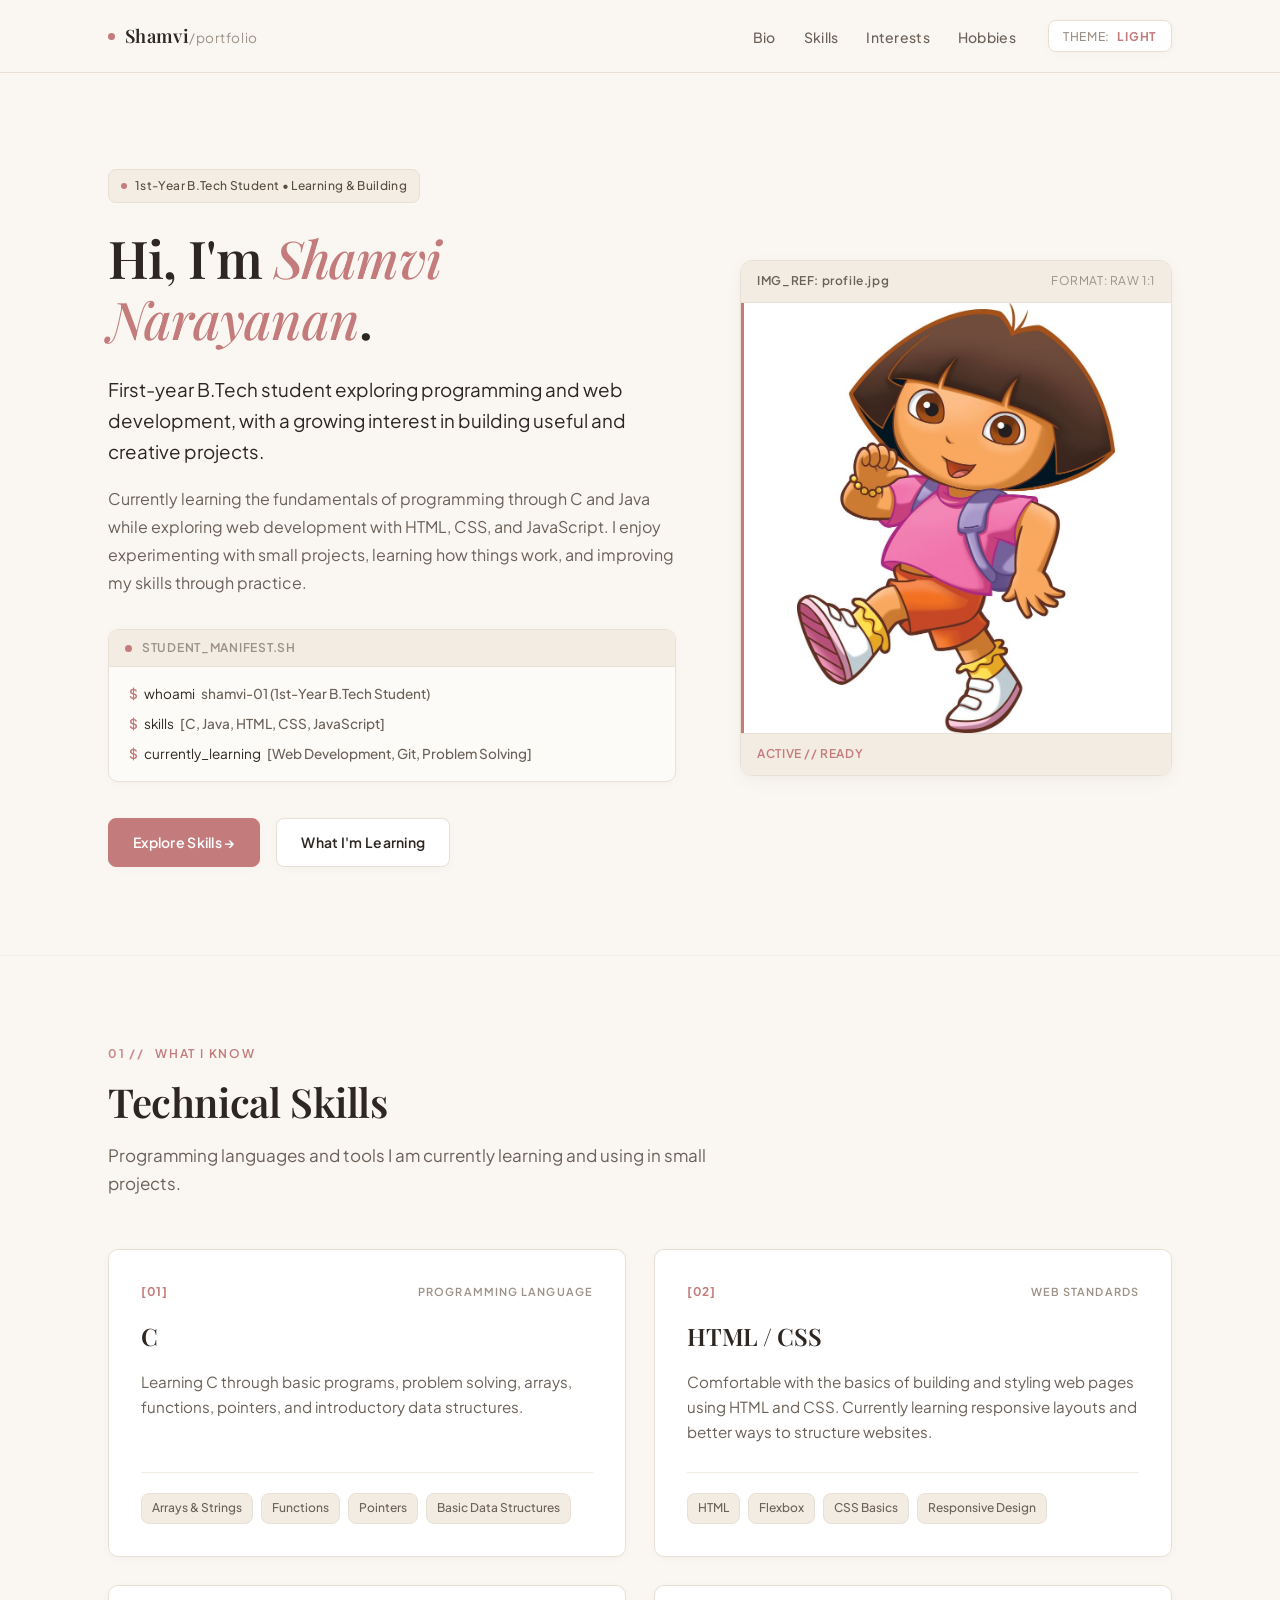
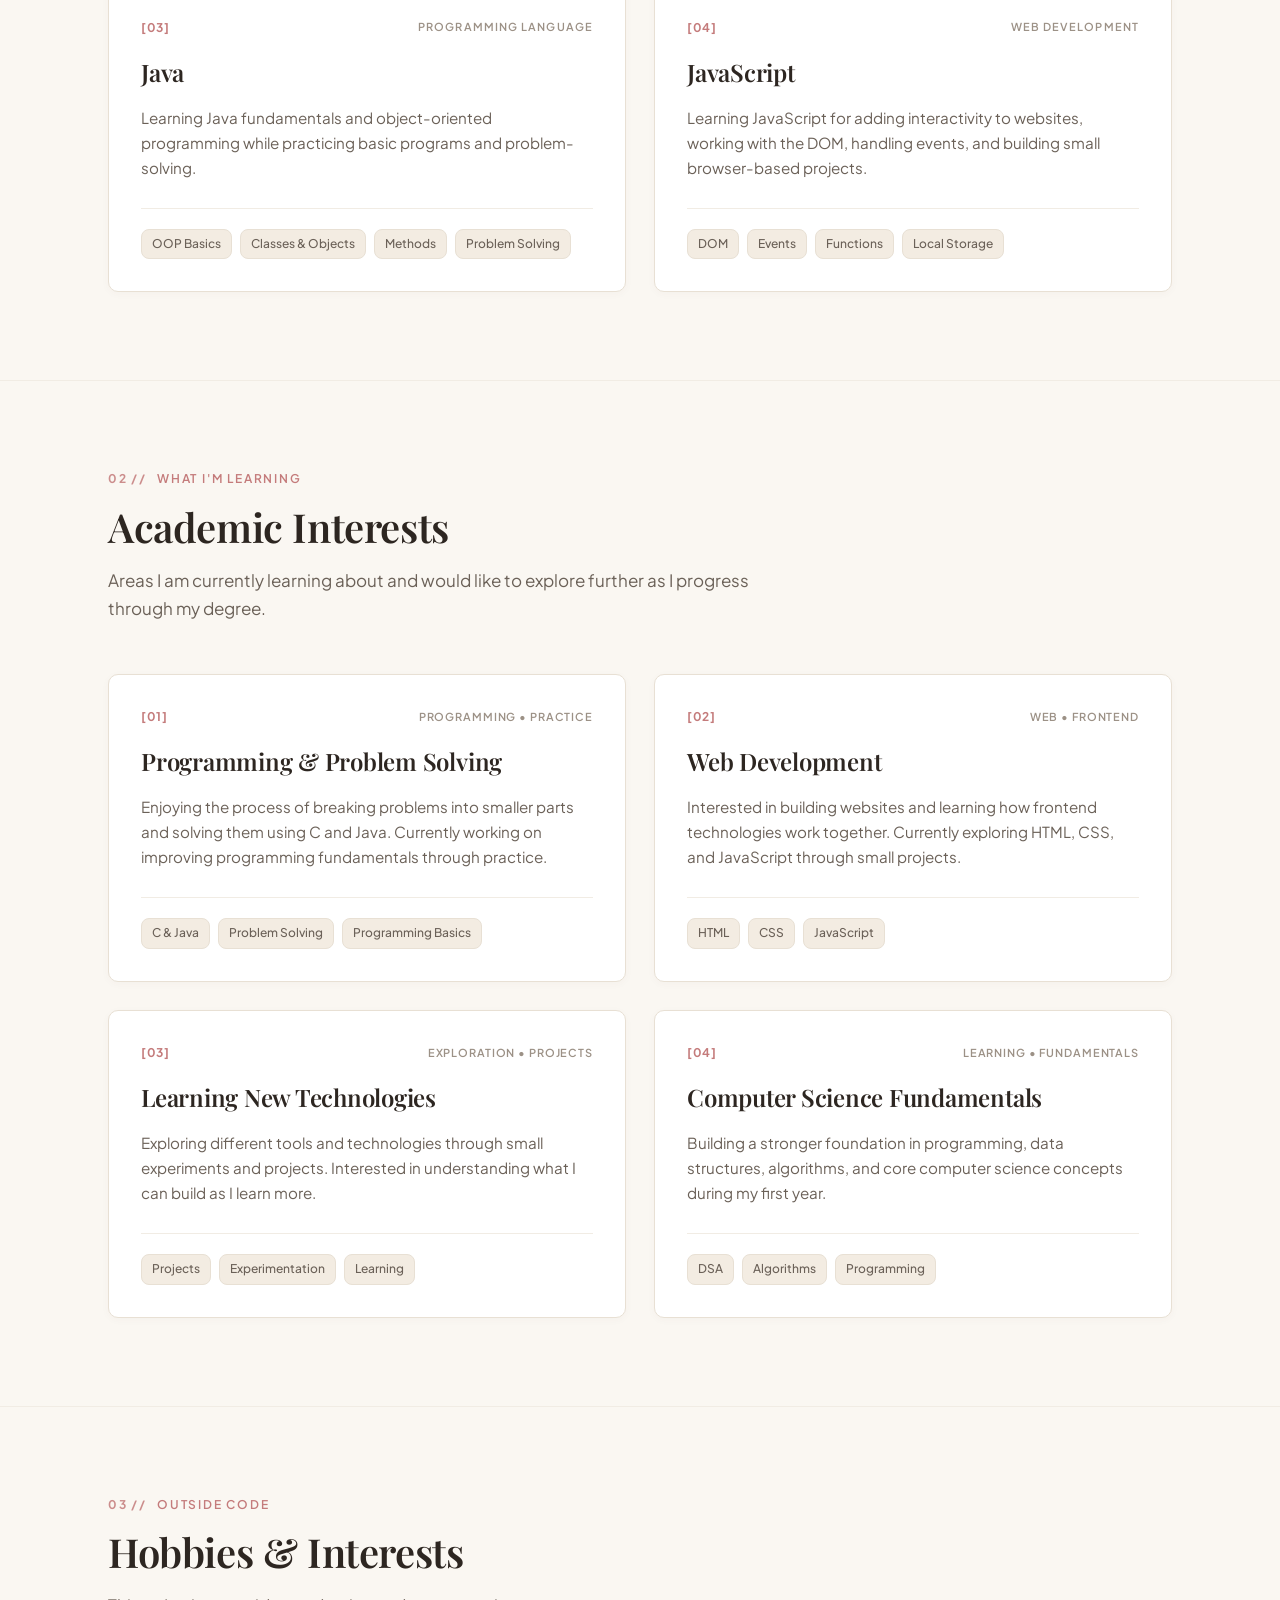
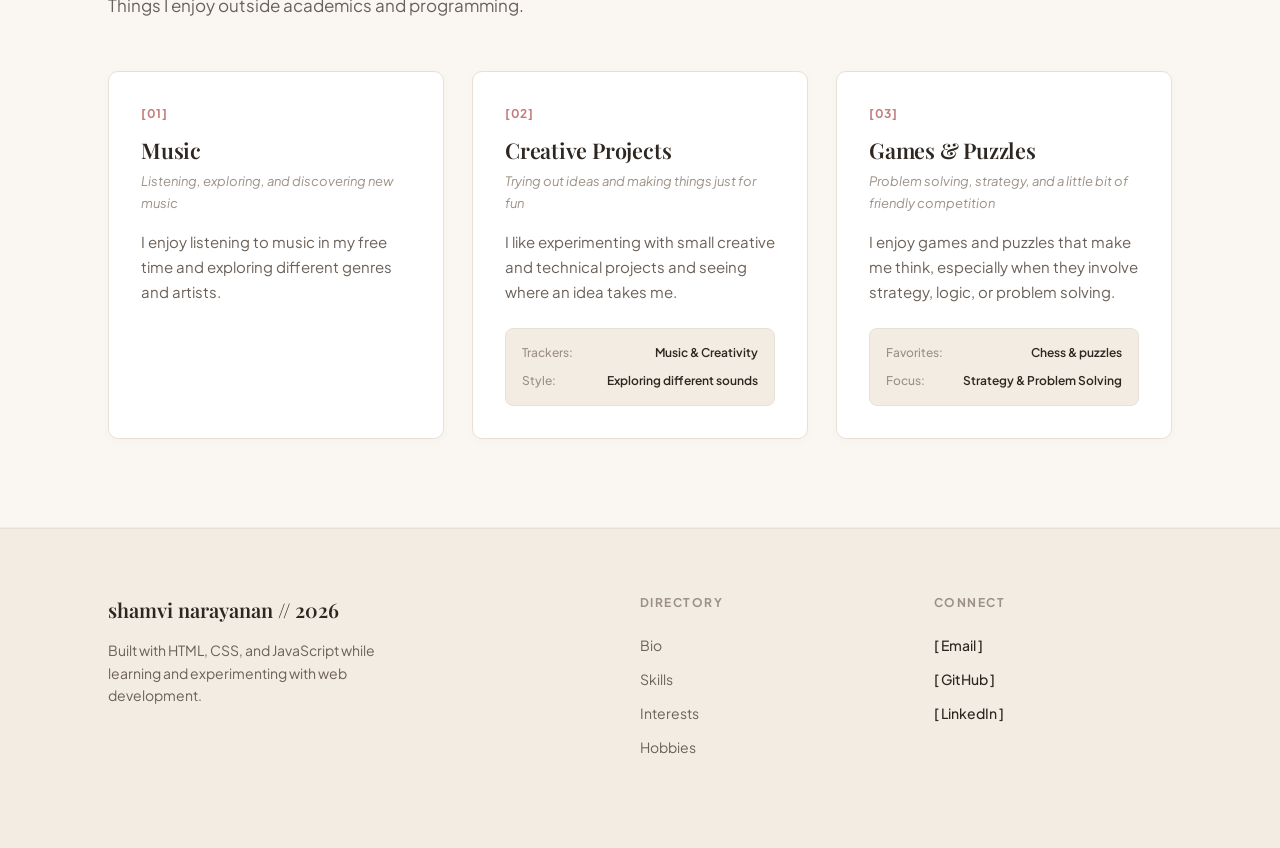
==== portfolio/index.html @ 091b8c56 "Add files via upload" ====
<!DOCTYPE html>
<html lang="en" data-theme="dark">
<head>
  <meta charset="UTF-8">
  <meta name="viewport" content="width=device-width, initial-scale=1.0">
  <meta name="description" content="Personal portfolio of a 1st-year B.Tech student featuring foundational skills, academic interests, and creative pursuits.">
  <title>Shamvi Narayanan | 1st-Year B.Tech Portfolio</title>
  
  <!-- Typography: Editorial Serif & Refined Sans -->
  <link rel="preconnect" href="https://fonts.googleapis.com">
  <link rel="preconnect" href="https://fonts.gstatic.com" crossorigin>
  <link href="https://fonts.googleapis.com/css2?family=Lora:ital,wght@0,400;0,500;0,600;1,400;1,500&family=Playfair+Display:ital,wght@0,500;0,600;0,700;1,400;1,600&family=Plus+Jakarta+Sans:wght@300;400;500;600;700&display=swap" rel="stylesheet">
  
  <link rel="stylesheet" href="style.css">
  
  <!-- Inline theme-check script to prevent Flash of Unstyled Theme (FOUC) -->
  <script>
    (function () {
      const savedTheme = localStorage.getItem('theme');
      const prefersDark = window.matchMedia('(prefers-color-scheme: dark)').matches;
      const theme = savedTheme || (prefersDark ? 'dark' : 'light');
      document.documentElement.setAttribute('data-theme', theme);
    })();
  </script>
</head>
<body>
  <!-- Header / Navigation Bar -->
  <header class="site-header">
    <div class="container header-inner">
      <a href="#bio" class="brand-title">
        <span class="brand-indicator"></span>
        <span class="brand-text">Shamvi<span class="brand-dim">/portfolio</span></span>
      </a>

      <nav class="site-nav" aria-label="Main Navigation">
        <ul class="nav-links">
          <li><a href="#bio">Bio</a></li>
          <li><a href="#skills">Skills</a></li>
          <li><a href="#interests">Interests</a></li>
          <li><a href="#hobbies">Hobbies</a></li>
        </ul>

        <div class="theme-switch-wrapper">
          <button id="theme-toggle" class="theme-toggle-btn" type="button" aria-label="Toggle dark and light theme" title="Toggle Dark/Light Mode">
            <span class="theme-label" aria-hidden="true">THEME:</span>
            <span id="theme-status" class="theme-status-text">DARK</span>
          </button>
        </div>
      </nav>
    </div>
  </header>

  <main class="main-content">
    <!-- Bio / Hero Section -->
    <section id="bio" class="section hero-section">
      <div class="container">
        <div class="hero-grid">
          <div class="hero-content">
            <div class="status-badge">
              <span class="badge-dot"></span>
              <span class="badge-text">1st-Year B.Tech Student &bull; Learning &amp; Building</span>
            </div>
            
            <h1 class="hero-title">
              Hi, I'm <span class="accent-text">Shamvi Narayanan</span>.
            </h1>
            
            <p class="hero-lead">
              First-year B.Tech student exploring programming and web development, with a growing interest in building useful and creative projects.
            </p>
            
            <p class="hero-description">
              Currently learning the fundamentals of programming through C and Java while exploring web development with HTML, CSS, and JavaScript. I enjoy experimenting with small projects, learning how things work, and improving my skills through practice.
            </p>

            <div class="hero-terminal-box">
              <div class="terminal-bar">
                <span class="terminal-dot"></span>
                <span class="terminal-title">student_manifest.sh</span>
              </div>
              <div class="terminal-body">
                <p><span class="term-dim">$</span> whoami <span class="term-out">shamvi-01 (1st-Year B.Tech Student)</span></p>
                <p><span class="term-dim">$</span> skills <span class="term-out">[C, Java, HTML, CSS, JavaScript]</span></p>
                <p><span class="term-dim">$</span> currently_learning <span class="term-out">[Web Development, Git, Problem Solving]</span></p>
              </div>
            </div>

            <div class="hero-actions">
              <a href="#skills" class="btn btn-primary">Explore Skills &rarr;</a>
              <a href="#interests" class="btn btn-secondary">What I'm Learning</a>
            </div>
          </div>

          <div class="hero-media">
            <div class="photo-frame">
              <div class="photo-header">
                <span class="photo-label">IMG_REF: profile.jpg</span>
                <span class="photo-dim">FORMAT: RAW 1:1</span>
              </div>
              <div class="photo-wrapper">
                <img src="profile.jpg" alt="Profile" class="profile-img" onerror="this.classList.add('img-fallback')">
                <div class="photo-overlay-fallback" aria-hidden="true">
                  <div class="fallback-graphic">
                    <span class="fallback-bracket">[</span>
                    <span class="fallback-monogram">SN</span>
                    <span class="fallback-bracket">]</span>
                  </div>
                  <span class="fallback-caption">profile.jpg</span>
                  <span class="fallback-sub">1st-Year B.Tech Developer</span>
                </div>
              </div>
              <div class="photo-footer">
                <span class="photo-status-badge">ACTIVE // READY</span>
                <!-- <span class="photo-hash">0x7F_SYS</span> -->
              </div>
            </div>
          </div>
        </div>
      </div>
    </section>

    <!-- Skills Section -->
    <section id="skills" class="section skills-section">
      <div class="container">
        <div class="section-header">
          <div class="section-meta">
            <span class="section-num">01 //</span>
            <span class="section-tag">WHAT I KNOW</span>
          </div>
          <h2 class="section-title">Technical Skills</h2>
          <p class="section-subtext">
            Programming languages and tools I am currently learning and using in small projects.
          </p>
        </div>

        <div class="skills-grid">
          <!-- Skill 1: C -->
          <article class="skill-card">
            <div class="skill-header">
              <span class="skill-id">[01]</span>
              <span class="skill-category">PROGRAMMING LANGUAGE</span>
            </div>
            <h3 class="skill-title">C</h3>
            <p class="skill-desc">
              Learning C through basic programs, problem solving, arrays, functions, pointers, and introductory data structures.
            </p>
            <div class="skill-tags">
              <span class="tag">Arrays &amp; Strings</span>
              <span class="tag">Functions</span>
              <span class="tag">Pointers</span>
              <span class="tag">Basic Data Structures</span>
            </div>
          </article>

          <!-- Skill 2: HTML/CSS -->
          <article class="skill-card">
            <div class="skill-header">
              <span class="skill-id">[02]</span>
              <span class="skill-category">WEB STANDARDS</span>
            </div>
            <h3 class="skill-title">HTML / CSS</h3>
            <p class="skill-desc">
              Comfortable with the basics of building and styling web pages using HTML and CSS. Currently learning responsive layouts and better ways to structure websites.
            </p>
            <div class="skill-tags">
              <span class="tag">HTML</span>
              <span class="tag">Flexbox</span>
              <span class="tag">CSS Basics</span>
              <span class="tag">Responsive Design</span>
            </div>
          </article>

          <!-- Skill 3: Java -->
          <article class="skill-card">
            <div class="skill-header">
              <span class="skill-id">[03]</span>
              <span class="skill-category">PROGRAMMING LANGUAGE</span>
            </div>
            <h3 class="skill-title">Java</h3>
            <p class="skill-desc">
              Learning Java fundamentals and object-oriented programming while practicing basic programs and problem-solving.
            </p>
            <div class="skill-tags">
              <span class="tag">OOP Basics</span>
              <span class="tag">Classes &amp; Objects</span>
              <span class="tag">Methods</span>
              <span class="tag">Problem Solving</span>
            </div>
          </article>

          <!-- Skill 4: JavaScript -->
          <article class="skill-card">
            <div class="skill-header">
              <span class="skill-id">[04]</span>
              <span class="skill-category">WEB DEVELOPMENT</span>
            </div>
            <h3 class="skill-title">JavaScript</h3>
            <p class="skill-desc">
              Learning JavaScript for adding interactivity to websites, working with the DOM, handling events, and building small browser-based projects.
            </p>
            <div class="skill-tags">
              <span class="tag">DOM</span>
              <span class="tag">Events</span>
              <span class="tag">Functions</span>
              <span class="tag">Local Storage</span>
            </div>
          </article>
        </div>
      </div>
    </section>

    <!-- Interests Section -->
    <section id="interests" class="section interests-section">
      <div class="container">
        <div class="section-header">
          <div class="section-meta">
            <span class="section-num">02 //</span>
            <span class="section-tag">WHAT I'M LEARNING</span>
          </div>
          <h2 class="section-title">Academic Interests</h2>
          <p class="section-subtext">
            Areas I am currently learning about and would like to explore further as I progress through my degree.
          </p>
        </div>

        <div class="interests-grid">
          <!-- Interest 1: Programming &amp; Problem Solving -->
          <article class="interest-card">
            <div class="interest-header">
              <span class="interest-id">[01]</span>
              <span class="interest-focus">PROGRAMMING &bull; PRACTICE</span>
            </div>
            <h3 class="interest-title">Programming &amp; Problem Solving</h3>
            <p class="interest-desc">
              Enjoying the process of breaking problems into smaller parts and solving them using C and Java. Currently working on improving programming fundamentals through practice.
            </p>
            <div class="interest-tags">
              <span class="interest-tag">C &amp; Java</span>
              <span class="interest-tag">Problem Solving</span>
              <span class="interest-tag">Programming Basics</span>
            </div>
          </article>

          <!-- Interest 2: Web Development -->
          <article class="interest-card">
            <div class="interest-header">
              <span class="interest-id">[02]</span>
              <span class="interest-focus">WEB &bull; FRONTEND</span>
            </div>
            <h3 class="interest-title">Web Development</h3>
            <p class="interest-desc">
              Interested in building websites and learning how frontend technologies work together. Currently exploring HTML, CSS, and JavaScript through small projects.
            </p>
            <div class="interest-tags">
              <span class="interest-tag">HTML</span>
              <span class="interest-tag">CSS</span>
              <span class="interest-tag">JavaScript</span>
            </div>
          </article>

          <!-- Interest 3: Learning New Technologies -->
          <article class="interest-card">
            <div class="interest-header">
              <span class="interest-id">[03]</span>
              <span class="interest-focus">EXPLORATION &bull; PROJECTS</span>
            </div>
            <h3 class="interest-title">Learning New Technologies</h3>
            <p class="interest-desc">
              Exploring different tools and technologies through small experiments and projects. Interested in understanding what I can build as I learn more.
            </p>
            <div class="interest-tags">
              <span class="interest-tag">Projects</span>
              <span class="interest-tag">Experimentation</span>
              <span class="interest-tag">Learning</span>
            </div>
          </article>

          <!-- Interest 4: Computer Science Fundamentals -->
          <article class="interest-card">
            <div class="interest-header">
              <span class="interest-id">[04]</span>
              <span class="interest-focus">LEARNING &bull; FUNDAMENTALS</span>
            </div>
            <h3 class="interest-title">Computer Science Fundamentals</h3>
            <p class="interest-desc">
              Building a stronger foundation in programming, data structures, algorithms, and core computer science concepts during my first year.
            </p>
            <div class="interest-tags">
              <span class="interest-tag">DSA</span>
              <span class="interest-tag">Algorithms</span>
              <span class="interest-tag">Programming</span>
            </div>
          </article>
        </div>
      </div>
    </section>

    <!-- Hobbies Section -->
    <section id="hobbies" class="section hobbies-section">
      <div class="container">
        <div class="section-header">
          <div class="section-meta">
            <span class="section-num">03 //</span>
            <span class="section-tag">OUTSIDE CODE</span>
          </div>
          <h2 class="section-title">Hobbies &amp; Interests</h2>
          <p class="section-subtext">
            Things I enjoy outside academics and programming.
          </p>
        </div>

        <div class="hobbies-grid">
          <!-- Hobby 1: Music -->
          <article class="hobby-card">
            <div class="hobby-index">[01]</div>
            <h3 class="hobby-title">Music</h3>
            <p class="hobby-tagline">Listening, exploring, and discovering new music</p>
            <p class="hobby-desc">
              I enjoy listening to music in my free time and exploring different genres and artists.
            </p> 
             
          </article>

          <!-- Hobby 2: Beat Making -->
          <article class="hobby-card">
            <div class="hobby-index">[02]</div>
            <h3 class="hobby-title">Creative Projects</h3>
            <p class="hobby-tagline">Trying out ideas and making things just for fun</p>
            <p class="hobby-desc">
              I like experimenting with small creative and technical projects and seeing where an idea takes me.
            </p>
            <div class="hobby-meta-box">
              <div class="hobby-meta-item">
                <span class="meta-k">Trackers:</span>
                <span class="meta-v">Music &amp; Creativity</span>
              </div>
              <div class="hobby-meta-item">
                <span class="meta-k">Style:</span>
                <span class="meta-v">Exploring different sounds</span>
              </div>
            </div>
          </article>

          <!-- Hobby 3: Logic Puzzles -->
          <article class="hobby-card">
            <div class="hobby-index">[03]</div>
            <h3 class="hobby-title">Games &amp; Puzzles</h3>
            <p class="hobby-tagline">Problem solving, strategy, and a little bit of friendly competition</p>
            <p class="hobby-desc">
              I enjoy games and puzzles that make me think, especially when they involve strategy, logic, or problem solving.
            </p>
            <div class="hobby-meta-box">
              <div class="hobby-meta-item">
                <span class="meta-k">Favorites:</span>
                <span class="meta-v">Chess &amp; puzzles</span>
              </div>
              <div class="hobby-meta-item">
                <span class="meta-k">Focus:</span>
                <span class="meta-v">Strategy &amp; Problem Solving</span>
              </div>
            </div>
          </article>
        </div>
      </div>
    </section>
  </main>

  <!-- Footer -->
  <footer class="site-footer">
    <div class="container footer-inner">
      <div class="footer-col">
        <div class="footer-brand">shamvi narayanan // 2026</div>
        <p class="footer-copy">Built with HTML, CSS, and JavaScript while learning and experimenting with web development.</p>
      </div>

      <div class="footer-col footer-links-col">
        <span class="footer-heading">DIRECTORY</span>
        <ul class="footer-links">
          <li><a href="#bio">Bio</a></li>
          <li><a href="#skills">Skills</a></li>
          <li><a href="#interests">Interests</a></li>
          <li><a href="#hobbies">Hobbies</a></li>
        </ul>
      </div>

      <div class="footer-col footer-connect-col">
        <span class="footer-heading">CONNECT</span>
        <div class="connect-tags">
          <a href="#" class="connect-tag">[ Email ]</a>
          <a href="https://github.com" target="_blank" rel="noopener noreferrer" class="connect-tag">[ GitHub ]</a>
          <a href="https://linkedin.com" target="_blank" rel="noopener noreferrer" class="connect-tag">[ LinkedIn ]</a>
        </div>
      </div>
    </div>
    
  </footer>

  <script src="script.js"></script>
</body>
</html>
---- portfolio/style.css ----
:root {
  /* Font Stacks */
  --font-serif: "Playfair Display", "Lora", Georgia, "Baskerville", "Times New Roman", serif;
  --font-sans: "Plus Jakarta Sans", -apple-system, BlinkMacSystemFont, "Segoe UI", Roboto, "Helvetica Neue", sans-serif;

  /* Border Radius (Soft, refined: 8px to 12px) */
  --radius-sm: 8px;
  --radius-md: 10px;
  --radius-lg: 12px;

  /* Transitions */
  --theme-transition: background-color 0.25s ease, color 0.25s ease, border-color 0.25s ease, box-shadow 0.25s ease;
}

/* Light Theme: Warm Cream, Soft Beige, Milk White, Dusty Rose / Blush */
[data-theme="light"] {
  --bg: #faf7f2;               /* Soft warm cream / pale beige */
  --bg-subtle: #f3ece2;        /* Gentle warm sand */
  --surface: #ffffff;          /* Pure milk white */
  --card-bg: #ffffff;
  --card-hover: #fffbf7;
  
  --border: #e8e0d4;           /* Delicate warm border */
  --border-subtle: #f1ece4;
  --border-strong: #c4b6a5;

  --text-primary: #2d2621;     /* Soft dark espresso / charcoal */
  --text-secondary: #6b6158;   /* Warm taupe */
  --text-muted: #9c9186;       /* Muted hazel */

  /* Soft Pastel Accent: Dusty Rose & Blush */
  --accent: #c47b7b;           /* Muted dusty rose */
  --accent-hover: #b36b6b;
  --accent-contrast: #ffffff;
  --accent-subtle: #faf0f0;    /* Gentle blush tint */
  --accent-border: #edd5d5;

  --badge-bg: #f4ede3;
  --badge-text: #594d40;

  --terminal-bg: #fdfbf7;      /* Warm editorial card replacing dark terminal */
  --terminal-border: #e8e0d4;
  --terminal-text: #2d2621;
  --terminal-dim: #9c9186;
  --terminal-highlight: #b06565;

  --quote-bg: #faf4ef;
  --quote-border: #dcb3b3;

  --link-color: #b86969;
  --link-hover: #2d2621;

  /* Faint, diffuse, delicate shadows */
  --shadow-sm: 0 2px 8px rgba(90, 70, 55, 0.03);
  --shadow-card: 0 6px 20px -2px rgba(90, 70, 55, 0.05), 0 2px 6px rgba(90, 70, 55, 0.02);
  --shadow-hover: 0 10px 28px -4px rgba(90, 70, 55, 0.08), 0 3px 8px rgba(90, 70, 55, 0.03);
}

/* Dark Theme: Warm Slate, Soft Charcoal, Deep Taupe, Soft Blush Rose */
[data-theme="dark"] {
  --bg: #1c1917;               /* Warm dark taupe / deep charcoal slate */
  --bg-subtle: #24201d;        /* Soft warm charcoal */
  --surface: #282420;          /* Warm taupe-slate surface */
  --card-bg: #282420;
  --card-hover: #302b26;

  --border: #3b352f;           /* Gentle muted border */
  --border-subtle: #2e2924;
  --border-strong: #524a42;

  --text-primary: #f5efe8;     /* Warm cream silk */
  --text-secondary: #b8aea3;   /* Soft warm stone */
  --text-muted: #857b70;       /* Muted mocha */

  /* Soft Pastel Accent: Gentle Blush Rose */
  --accent: #d89696;           /* Soft pastel dusty rose */
  --accent-hover: #e5a7a7;
  --accent-contrast: #1c1917;
  --accent-subtle: #332424;    /* Deep warm blush tint */
  --accent-border: #523939;

  --badge-bg: #2e2823;
  --badge-text: #ded5cb;

  --terminal-bg: #221e1a;      /* Soft warm slate card */
  --terminal-border: #3b352f;
  --terminal-text: #f5efe8;
  --terminal-dim: #857b70;
  --terminal-highlight: #f0abab;

  --quote-bg: #231f1c;
  --quote-border: #754c4c;

  --link-color: #e5a7a7;
  --link-hover: #f5efe8;

  /* Delicate dark diffuse shadows */
  --shadow-sm: 0 2px 8px rgba(0, 0, 0, 0.2);
  --shadow-card: 0 6px 20px -2px rgba(0, 0, 0, 0.3), 0 2px 6px rgba(0, 0, 0, 0.18);
  --shadow-hover: 0 10px 28px -4px rgba(0, 0, 0, 0.4), 0 3px 8px rgba(0, 0, 0, 0.22);
}

/* --- Global Reset & Base Setup --- */
*, *::before, *::after {
  box-sizing: border-box;
  margin: 0;
  padding: 0;
}

html {
  font-size: 16px;
  scroll-behavior: smooth;
  -webkit-text-size-adjust: 100%;
}

body {
  background-color: var(--bg);
  color: var(--text-primary);
  font-family: var(--font-sans);
  line-height: 1.7;
  transition: var(--theme-transition);
  min-height: 100vh;
  display: flex;
  flex-direction: column;
  -webkit-font-smoothing: antialiased;
  -moz-osx-font-smoothing: grayscale;
}

img {
  max-width: 100%;
  height: auto;
  display: block;
}

a {
  color: inherit;
  text-decoration: none;
  transition: color 0.2s ease, border-color 0.2s ease;
}

ul {
  list-style: none;
}

/* --- Container & Layout Helpers --- */
.container {
  width: 100%;
  max-width: 1120px;
  margin-left: auto;
  margin-right: auto;
  padding-left: 1.75rem;
  padding-right: 1.75rem;
}

.main-content {
  flex: 1 0 auto;
}

.section {
  padding: 5.5rem 0;
  border-bottom: 1px solid var(--border-subtle);
}

.accent-text {
  color: var(--accent);
  font-style: italic;
  font-weight: 500;
}

/* --- Section Headers --- */
.section-header {
  margin-bottom: 3.25rem;
}

.section-meta {
  display: flex;
  align-items: center;
  gap: 0.625rem;
  font-family: var(--font-sans);
  font-size: 0.75rem;
  font-weight: 600;
  letter-spacing: 0.15em;
  text-transform: uppercase;
  color: var(--accent);
  margin-bottom: 0.75rem;
}

.section-num {
  font-weight: 700;
  opacity: 0.85;
}

.section-title {
  font-family: var(--font-serif);
  font-size: 2.5rem;
  font-weight: 600;
  letter-spacing: -0.01em;
  line-height: 1.25;
  color: var(--text-primary);
  margin-bottom: 0.875rem;
}

.section-subtext {
  font-size: 1.0625rem;
  color: var(--text-secondary);
  max-width: 650px;
  line-height: 1.65;
  font-weight: 400;
}

/* --- Navigation Bar --- */
.site-header {
  position: sticky;
  top: 0;
  z-index: 100;
  background-color: var(--bg);
  border-bottom: 1px solid var(--border);
  transition: var(--theme-transition);
}

.header-inner {
  height: 72px;
  display: flex;
  align-items: center;
  justify-content: space-between;
}

.brand-title {
  display: inline-flex;
  align-items: center;
  gap: 0.625rem;
  font-family: var(--font-serif);
  font-size: 1.15rem;
  font-weight: 600;
  letter-spacing: 0.02em;
  color: var(--text-primary);
  padding: 0.35rem 0;
}

.brand-indicator {
  width: 7px;
  height: 7px;
  border-radius: 50%;
  background-color: var(--accent);
  display: inline-block;
}

.brand-dim {
  font-family: var(--font-sans);
  font-size: 0.85rem;
  color: var(--text-muted);
  font-weight: 400;
  font-style: normal;
  letter-spacing: 0.04em;
}

.site-nav {
  display: flex;
  align-items: center;
  gap: 2rem;
}

.nav-links {
  display: flex;
  align-items: center;
  gap: 1.75rem;
}

.nav-links a {
  font-family: var(--font-sans);
  font-size: 0.875rem;
  color: var(--text-secondary);
  font-weight: 500;
  letter-spacing: 0.02em;
  padding: 0.35rem 0;
  position: relative;
  transition: color 0.2s ease;
}

.nav-links a:hover,
.nav-links a:focus-visible {
  color: var(--text-primary);
}

.nav-links a:hover::after,
.nav-links a:focus-visible::after {
  content: "";
  position: absolute;
  bottom: -2px;
  left: 0;
  width: 100%;
  height: 2px;
  background-color: var(--accent);
  border-radius: 2px;
}

/* Theme Toggle Button */
.theme-toggle-btn {
  background-color: var(--surface);
  color: var(--text-primary);
  border: 1px solid var(--border);
  border-radius: var(--radius-sm);
  padding: 0.45rem 0.875rem;
  font-family: var(--font-sans);
  font-size: 0.75rem;
  font-weight: 600;
  letter-spacing: 0.06em;
  cursor: pointer;
  display: inline-flex;
  align-items: center;
  gap: 0.45rem;
  box-shadow: var(--shadow-sm);
  transition: background-color 0.2s ease, border-color 0.2s ease, color 0.2s ease, transform 0.15s ease;
}

.theme-toggle-btn:hover {
  background-color: var(--accent-subtle);
  border-color: var(--accent-border);
  color: var(--accent);
  transform: translateY(-1px);
}

.theme-toggle-btn:focus-visible {
  outline: 2px solid var(--accent);
  outline-offset: 2px;
}

.theme-label {
  color: var(--text-muted);
  font-weight: 500;
}

.theme-status-text {
  font-weight: 700;
  color: var(--accent);
}

/* --- Hero / Bio Section --- */
.hero-section {
  padding: 6rem 0 5.5rem;
}

.hero-grid {
  display: grid;
  grid-template-columns: 1.25fr 0.95fr;
  gap: 4rem;
  align-items: center;
}

.status-badge {
  display: inline-flex;
  align-items: center;
  gap: 0.5rem;
  background-color: var(--badge-bg);
  border: 1px solid var(--border);
  border-radius: var(--radius-sm);
  padding: 0.35rem 0.75rem;
  margin-bottom: 1.5rem;
}

.badge-dot {
  width: 6px;
  height: 6px;
  border-radius: 50%;
  background-color: var(--accent);
  display: inline-block;
}

.badge-text {
  font-family: var(--font-sans);
  font-size: 0.75rem;
  font-weight: 500;
  color: var(--badge-text);
  letter-spacing: 0.03em;
}

.hero-title {
  font-family: var(--font-serif);
  font-size: 3.25rem;
  font-weight: 600;
  line-height: 1.18;
  letter-spacing: -0.015em;
  margin-bottom: 1.5rem;
  color: var(--text-primary);
}

.hero-lead {
  font-size: 1.175rem;
  line-height: 1.65;
  color: var(--text-primary);
  font-weight: 400;
  margin-bottom: 1.15rem;
}

.hero-description {
  font-size: 1rem;
  line-height: 1.75;
  color: var(--text-secondary);
  margin-bottom: 2rem;
}

/* Soft Editorial Manifest Card (formerly terminal box) */
.hero-terminal-box {
  background-color: var(--terminal-bg);
  color: var(--terminal-text);
  border: 1px solid var(--terminal-border);
  border-radius: var(--radius-md);
  margin-bottom: 2.25rem;
  font-family: var(--font-sans);
  font-size: 0.85rem;
  overflow: hidden;
  box-shadow: var(--shadow-sm);
}

.terminal-bar {
  background-color: var(--bg-subtle);
  border-bottom: 1px solid var(--terminal-border);
  padding: 0.5rem 1rem;
  display: flex;
  align-items: center;
  gap: 0.625rem;
}

.terminal-dot {
  width: 7px;
  height: 7px;
  border-radius: 50%;
  background-color: var(--accent);
}

.terminal-title {
  font-size: 0.75rem;
  font-weight: 600;
  color: var(--text-muted);
  letter-spacing: 0.06em;
  text-transform: uppercase;
}

.terminal-body {
  padding: 1rem 1.25rem;
  display: flex;
  flex-direction: column;
  gap: 0.5rem;
}

.terminal-body p {
  line-height: 1.6;
}

.term-dim {
  color: var(--accent);
  font-weight: 600;
  margin-right: 0.25rem;
}

.term-out {
  color: var(--text-secondary);
  font-weight: 500;
  margin-left: 0.25rem;
}

/* Action Buttons */
.hero-actions {
  display: flex;
  gap: 1rem;
  flex-wrap: wrap;
}

.btn {
  display: inline-flex;
  align-items: center;
  justify-content: center;
  font-family: var(--font-sans);
  font-size: 0.875rem;
  font-weight: 600;
  padding: 0.75rem 1.5rem;
  border-radius: var(--radius-sm);
  cursor: pointer;
  letter-spacing: 0.02em;
  transition: all 0.2s ease;
}

.btn-primary {
  background-color: var(--accent);
  color: var(--accent-contrast);
  border: 1px solid var(--accent);
  box-shadow: var(--shadow-sm);
}

.btn-primary:hover {
  background-color: var(--accent-hover);
  border-color: var(--accent-hover);
  transform: translateY(-1px);
  box-shadow: var(--shadow-card);
}

.btn-secondary {
  background-color: var(--surface);
  color: var(--text-primary);
  border: 1px solid var(--border);
  box-shadow: var(--shadow-sm);
}

.btn-secondary:hover {
  border-color: var(--border-strong);
  background-color: var(--card-hover);
  transform: translateY(-1px);
}

.btn:focus-visible {
  outline: 2px solid var(--accent);
  outline-offset: 2px;
}

/* --- Hero Photo Frame --- */
.photo-frame {
  border: 1px solid var(--border);
  background-color: var(--card-bg);
  border-radius: var(--radius-lg);
  overflow: hidden;
  box-shadow: var(--shadow-card);
  transition: transform 0.2s ease, box-shadow 0.2s ease;
}

.photo-frame:hover {
  transform: translateY(-2px);
  box-shadow: var(--shadow-hover);
}

.photo-header,
.photo-footer {
  padding: 0.65rem 1rem;
  font-family: var(--font-sans);
  font-size: 0.75rem;
  display: flex;
  justify-content: space-between;
  align-items: center;
  background-color: var(--bg-subtle);
  border-bottom: 1px solid var(--border);
  letter-spacing: 0.05em;
}

.photo-footer {
  border-bottom: none;
  border-top: 1px solid var(--border);
}

.photo-label {
  font-weight: 600;
  color: var(--text-secondary);
}

.photo-dim,
.photo-hash {
  color: var(--text-muted);
}

.photo-status-badge {
  color: var(--accent);
  font-weight: 600;
}

.photo-wrapper {
  position: relative;
  aspect-ratio: 1 / 1;
  background-color: var(--bg-subtle);
  overflow: hidden;
  display: flex;
  align-items: center;
  justify-content: center;
}

/* Profile image with subtle warm tone */
.profile-img {
  width: 100%;
  height: 100%;
  object-fit: contain;
  position: relative;
  z-index: 2;
  transition: opacity 0.25s ease;
}

/* Fallback card */
.profile-img.img-fallback {
  opacity: 0;
  position: absolute;
  pointer-events: none;
}

.photo-overlay-fallback {
  position: absolute;
  inset: 0;
  z-index: 1;
  display: flex;
  flex-direction: column;
  align-items: center;
  justify-content: center;
  background-color: var(--surface);
  border-left: 3px solid var(--accent);
  padding: 1.75rem;
  text-align: center;
}

.fallback-graphic {
  font-family: var(--font-serif);
  font-size: 3rem;
  font-weight: 600;
  line-height: 1;
  margin-bottom: 0.75rem;
  color: var(--text-primary);
}

.fallback-bracket {
  color: var(--accent);
  font-weight: 400;
}

.fallback-monogram {
  letter-spacing: 0.05em;
  padding: 0 0.25rem;
  font-style: italic;
}

.fallback-caption {
  font-family: var(--font-sans);
  font-size: 0.875rem;
  font-weight: 600;
  color: var(--text-primary);
  margin-bottom: 0.25rem;
}

.fallback-sub {
  font-size: 0.8125rem;
  color: var(--text-muted);
  font-family: var(--font-sans);
}

/* --- Skills Section --- */
.skills-grid {
  display: grid;
  grid-template-columns: repeat(2, 1fr);
  gap: 1.75rem;
}

.skill-card {
  background-color: var(--card-bg);
  border: 1px solid var(--border);
  border-radius: var(--radius-md);
  padding: 2rem;
  display: flex;
  flex-direction: column;
  box-shadow: var(--shadow-sm);
  transition: transform 0.2s ease, box-shadow 0.2s ease, border-color 0.2s ease;
}

.skill-card:hover {
  transform: translateY(-2px);
  border-color: var(--border-strong);
  box-shadow: var(--shadow-card);
  background-color: var(--card-hover);
}

.skill-header {
  display: flex;
  align-items: center;
  justify-content: space-between;
  margin-bottom: 0.875rem;
}

.skill-id {
  font-family: var(--font-sans);
  font-size: 0.75rem;
  font-weight: 700;
  color: var(--accent);
  letter-spacing: 0.05em;
}

.skill-category {
  font-family: var(--font-sans);
  font-size: 0.6875rem;
  font-weight: 600;
  color: var(--text-muted);
  letter-spacing: 0.1em;
  text-transform: uppercase;
}

.skill-title {
  font-family: var(--font-serif);
  font-size: 1.5rem;
  font-weight: 600;
  letter-spacing: -0.01em;
  color: var(--text-primary);
  margin-bottom: 0.75rem;
}

.skill-desc {
  font-size: 0.95rem;
  color: var(--text-secondary);
  line-height: 1.65;
  margin-bottom: 1.75rem;
  flex-grow: 1;
}

.skill-tags {
  display: flex;
  flex-wrap: wrap;
  gap: 0.5rem;
  padding-top: 1.25rem;
  border-top: 1px solid var(--border-subtle);
}

.tag {
  font-family: var(--font-sans);
  font-size: 0.75rem;
  font-weight: 500;
  color: var(--text-secondary);
  background-color: var(--bg-subtle);
  border: 1px solid var(--border);
  border-radius: var(--radius-sm);
  padding: 0.25rem 0.625rem;
  transition: all 0.15s ease;
}

.skill-card:hover .tag {
  background-color: var(--accent-subtle);
  color: var(--accent);
  border-color: var(--accent-border);
}

/* --- Interests Section --- */
.interests-grid {
  display: grid;
  grid-template-columns: repeat(2, 1fr);
  gap: 1.75rem;
}

.interest-card {
  background-color: var(--card-bg);
  border: 1px solid var(--border);
  border-radius: var(--radius-md);
  padding: 2rem;
  display: flex;
  flex-direction: column;
  box-shadow: var(--shadow-sm);
  transition: transform 0.2s ease, box-shadow 0.2s ease, border-color 0.2s ease;
}

.interest-card:hover {
  transform: translateY(-2px);
  border-color: var(--border-strong);
  box-shadow: var(--shadow-card);
  background-color: var(--card-hover);
}

.interest-header {
  display: flex;
  align-items: center;
  justify-content: space-between;
  margin-bottom: 0.875rem;
}

.interest-id {
  font-family: var(--font-sans);
  font-size: 0.75rem;
  font-weight: 700;
  color: var(--accent);
  letter-spacing: 0.05em;
}

.interest-focus {
  font-family: var(--font-sans);
  font-size: 0.6875rem;
  font-weight: 600;
  color: var(--text-muted);
  letter-spacing: 0.08em;
  text-transform: uppercase;
}

.interest-title {
  font-family: var(--font-serif);
  font-size: 1.5rem;
  font-weight: 600;
  letter-spacing: -0.01em;
  color: var(--text-primary);
  margin-bottom: 0.75rem;
}

.interest-desc {
  font-size: 0.95rem;
  color: var(--text-secondary);
  line-height: 1.65;
  margin-bottom: 1.75rem;
  flex-grow: 1;
}

.interest-tags {
  display: flex;
  flex-wrap: wrap;
  gap: 0.5rem;
  padding-top: 1.25rem;
  border-top: 1px solid var(--border-subtle);
}

.interest-tag {
  font-family: var(--font-sans);
  font-size: 0.75rem;
  font-weight: 500;
  color: var(--text-secondary);
  background-color: var(--bg-subtle);
  border: 1px solid var(--border);
  border-radius: var(--radius-sm);
  padding: 0.25rem 0.625rem;
  transition: all 0.15s ease;
}

.interest-card:hover .interest-tag {
  background-color: var(--accent-subtle);
  color: var(--accent);
  border-color: var(--accent-border);
}

/* --- Hobbies Section --- */
.hobbies-grid {
  display: grid;
  grid-template-columns: repeat(3, 1fr);
  gap: 1.75rem;
}

.hobby-card {
  background-color: var(--card-bg);
  border: 1px solid var(--border);
  border-radius: var(--radius-md);
  padding: 2rem;
  display: flex;
  flex-direction: column;
  box-shadow: var(--shadow-sm);
  transition: transform 0.2s ease, box-shadow 0.2s ease, border-color 0.2s ease;
}

.hobby-card:hover {
  transform: translateY(-2px);
  border-color: var(--border-strong);
  box-shadow: var(--shadow-card);
  background-color: var(--card-hover);
}

.hobby-index {
  font-family: var(--font-sans);
  font-size: 0.75rem;
  font-weight: 700;
  color: var(--accent);
  margin-bottom: 0.75rem;
  letter-spacing: 0.05em;
}

.hobby-title {
  font-family: var(--font-serif);
  font-size: 1.35rem;
  font-weight: 600;
  letter-spacing: -0.01em;
  color: var(--text-primary);
  line-height: 1.3;
  margin-bottom: 0.35rem;
}

.hobby-tagline {
  font-family: var(--font-sans);
  font-size: 0.8125rem;
  color: var(--text-muted);
  font-style: italic;
  margin-bottom: 1rem;
}

.hobby-desc {
  font-size: 0.9375rem;
  color: var(--text-secondary);
  line-height: 1.65;
  margin-bottom: 1.5rem;
  flex-grow: 1;
}

.quote-box {
  background-color: var(--quote-bg);
  border-left: 3px solid var(--quote-border);
  padding: 1rem 1.15rem;
  border-radius: 0 var(--radius-sm) var(--radius-sm) 0;
  margin-top: auto;
  display : none;
}

.poetry-snippet {
  font-family: var(--font-serif);
  font-size: 1rem;
  color: var(--text-primary);
  line-height: 1.7;
  font-style: italic;
  margin-bottom: 0.5rem;
}

.quote-author {
  display: block;
  font-family: var(--font-sans);
  font-size: 0.75rem;
  color: var(--text-muted);
}

.hobby-meta-box {
  background-color: var(--bg-subtle);
  border: 1px solid var(--border);
  padding: 0.875rem 1rem;
  border-radius: var(--radius-sm);
  display: flex;
  flex-direction: column;
  gap: 0.45rem;
  margin-top: auto;
}

.hobby-meta-item {
  display: flex;
  justify-content: space-between;
  font-family: var(--font-sans);
  font-size: 0.75rem;
}

.meta-k {
  color: var(--text-muted);
  font-weight: 500;
}

.meta-v {
  color: var(--text-primary);
  font-weight: 600;
}

/* --- Footer --- */
.site-footer {
  background-color: var(--bg-subtle);
  border-top: 1px solid var(--border);
  padding-top: 4rem;
  padding-bottom: 2.5rem;
  font-size: 0.875rem;
}

.footer-inner {
  display: grid;
  grid-template-columns: 2fr 1fr 1fr;
  gap: 3.5rem;
  margin-bottom: 3rem;
}

.footer-brand {
  font-family: var(--font-serif);
  font-size: 1.25rem;
  font-weight: 600;
  color: var(--text-primary);
  margin-bottom: 0.75rem;
}

.footer-copy {
  color: var(--text-secondary);
  line-height: 1.6;
  max-width: 320px;
}

.footer-heading {
  display: block;
  font-family: var(--font-sans);
  font-size: 0.75rem;
  font-weight: 700;
  letter-spacing: 0.12em;
  text-transform: uppercase;
  color: var(--text-muted);
  margin-bottom: 1.25rem;
}

.footer-links {
  display: flex;
  flex-direction: column;
  gap: 0.65rem;
}

.footer-links a {
  font-family: var(--font-sans);
  font-size: 0.875rem;
  color: var(--text-secondary);
  transition: color 0.2s ease;
}

.footer-links a:hover {
  color: var(--accent);
}

.connect-tags {
  display: flex;
  flex-direction: column;
  gap: 0.65rem;
}

.connect-tag {
  font-family: var(--font-sans);
  font-size: 0.875rem;
  font-weight: 500;
  color: var(--text-primary);
  transition: color 0.2s ease;
}

.connect-tag:hover {
  color: var(--accent);
}

.footer-bottom {
  padding-top: 1.75rem;
  border-top: 1px solid var(--border);
  display: flex;
  justify-content: space-between;
  align-items: center;
  font-family: var(--font-sans);
  font-size: 0.75rem;
  color: var(--text-muted);
  letter-spacing: 0.04em;
}

/* --- Responsive Media Queries --- */
@media (max-width: 960px) {
  .hero-grid {
    grid-template-columns: 1fr;
    gap: 3rem;
  }

  .hero-media {
    max-width: 380px;
    margin: 0 auto;
  }

  .skills-grid {
    grid-template-columns: 1fr;
  }

  .interests-grid {
    grid-template-columns: 1fr;
  }

  .hobbies-grid {
    grid-template-columns: 1fr;
  }

  .footer-inner {
    grid-template-columns: 1fr;
    gap: 2.5rem;
  }
}

@media (max-width: 640px) {
  .section {
    padding: 4rem 0;
  }

  .section-title {
    font-size: 2rem;
  }

  .hero-title {
    font-size: 2.35rem;
  }

  .header-inner {
    height: auto;
    padding-top: 1rem;
    padding-bottom: 1rem;
    flex-direction: column;
    align-items: flex-start;
    gap: 1rem;
  }

  .site-nav {
    width: 100%;
    justify-content: space-between;
    gap: 0.75rem;
    flex-wrap: wrap;
  }

  .nav-links {
    gap: 1rem;
  }

  .nav-links a {
    font-size: 0.8125rem;
  }

  .hero-actions {
    flex-direction: column;
    width: 100%;
  }

  .btn {
    width: 100%;
  }

  .footer-bottom {
    flex-direction: column;
    align-items: flex-start;
    gap: 0.65rem;
  }
}
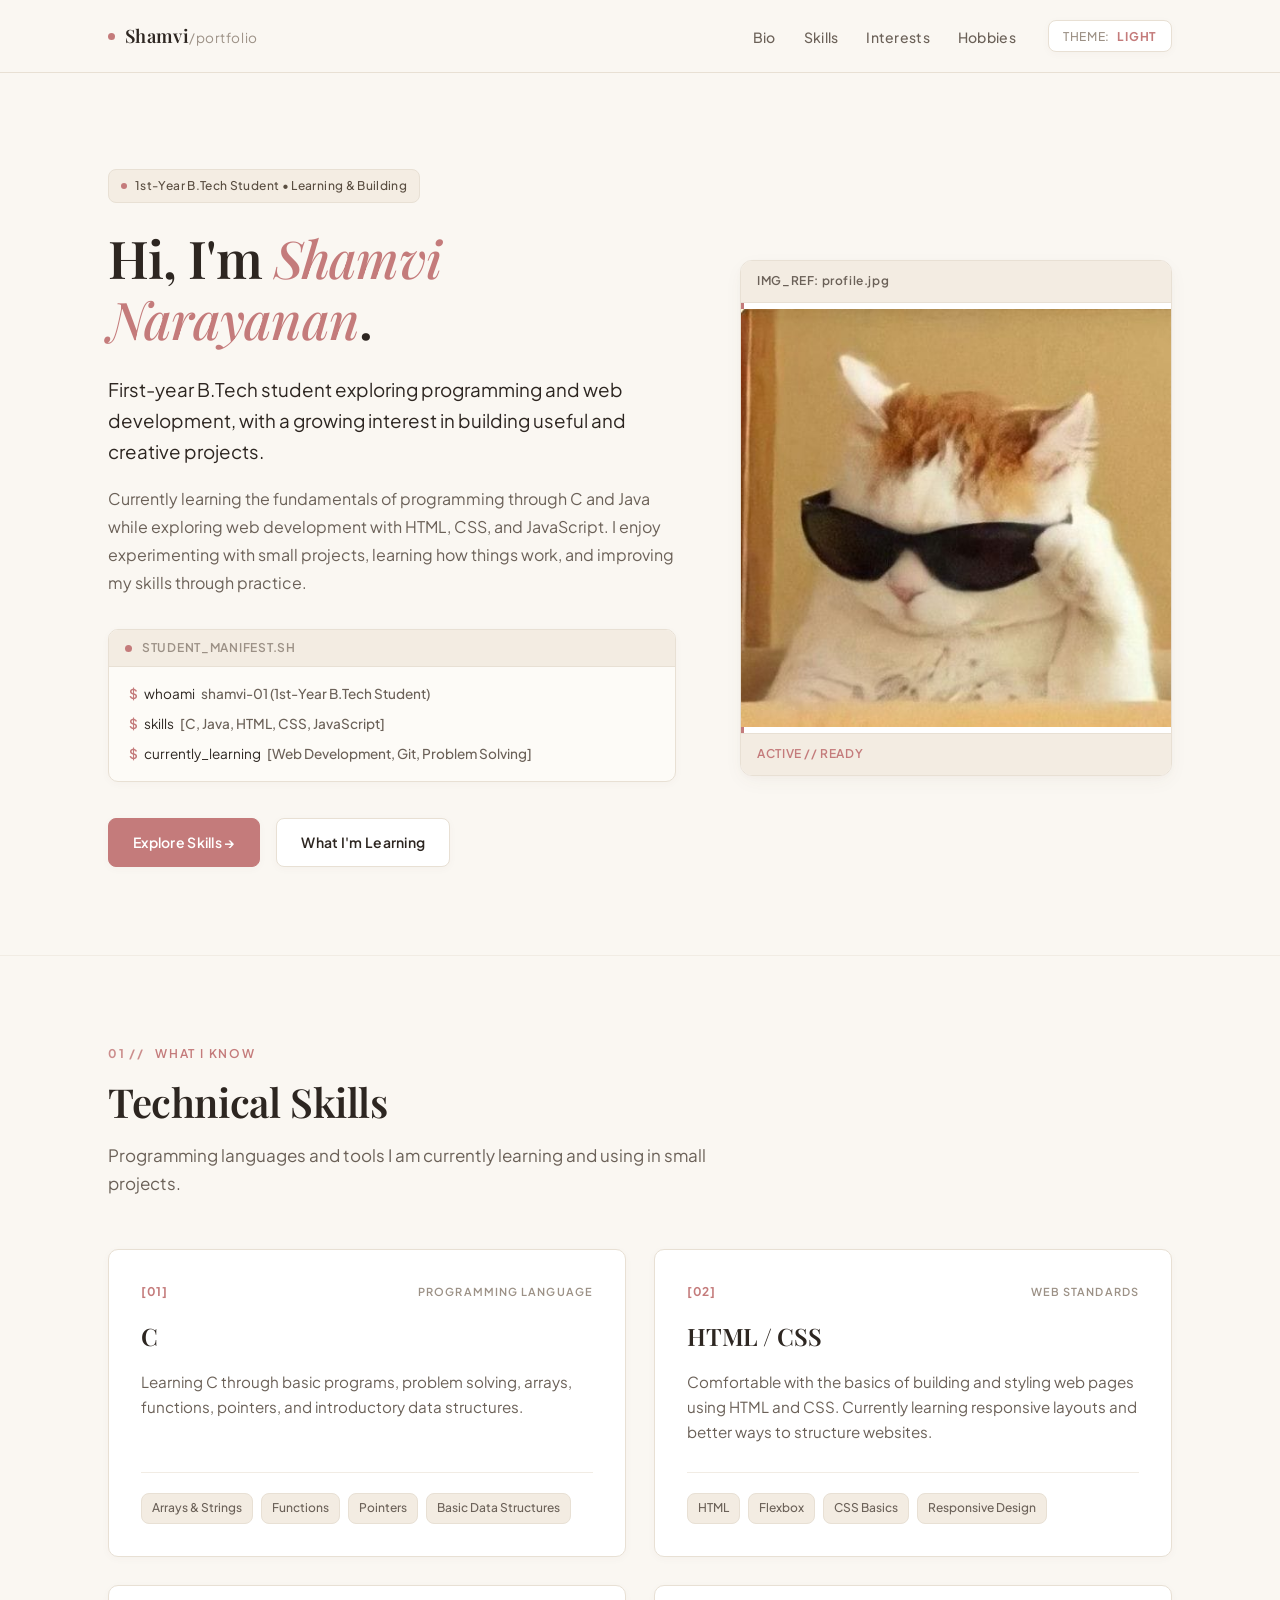
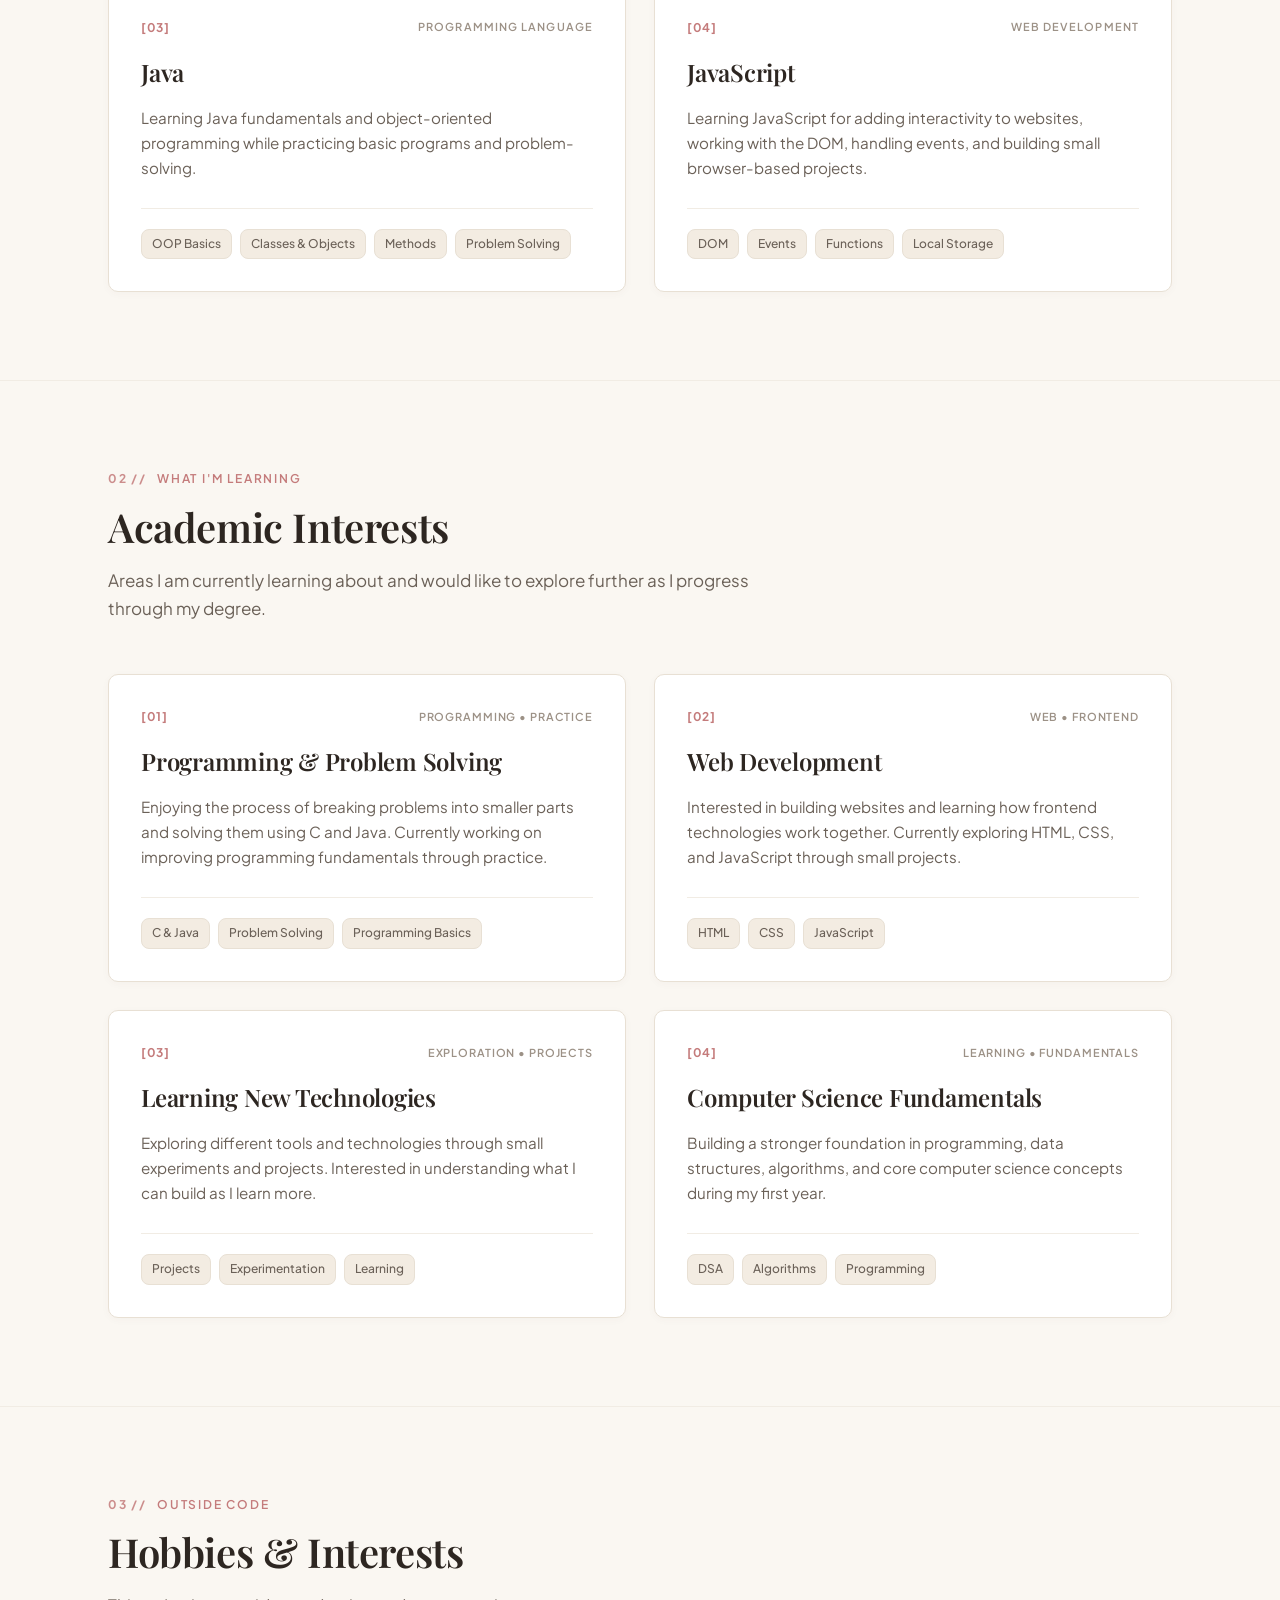
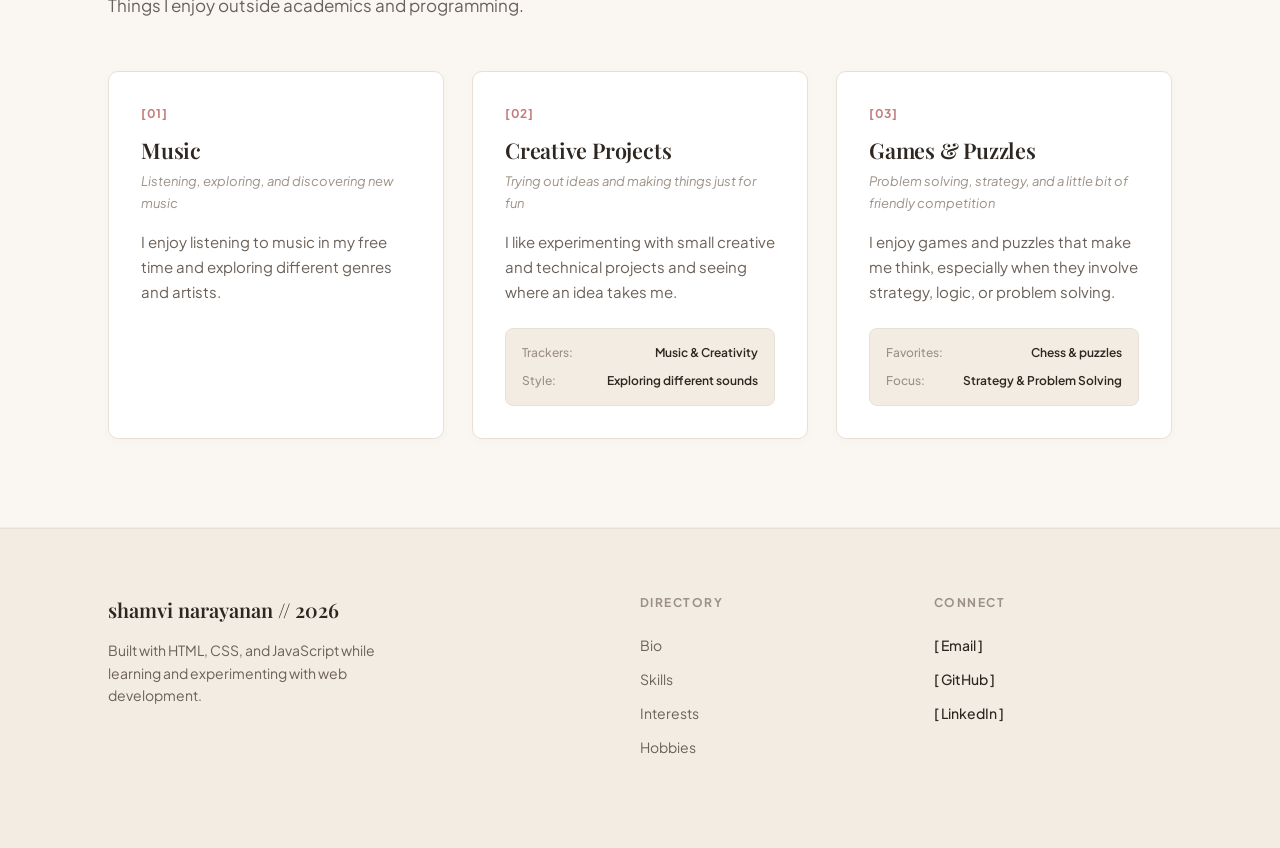
==== commit 84c8ad4e: "Update index.html" ====
--- a/portfolio/index.html
+++ b/portfolio/index.html
@@ -95,10 +95,10 @@
             <div class="photo-frame">
               <div class="photo-header">
                 <span class="photo-label">IMG_REF: profile.jpg</span>
-                <span class="photo-dim">FORMAT: RAW 1:1</span>
+                <span class="photo-dim"></span>
               </div>
               <div class="photo-wrapper">
-                <img src="profile.jpg" alt="Profile" class="profile-img" onerror="this.classList.add('img-fallback')">
+                <img src="profile.jpeg" alt="Profile" class="profile-img" onerror="this.classList.add('img-fallback')">
                 <div class="photo-overlay-fallback" aria-hidden="true">
                   <div class="fallback-graphic">
                     <span class="fallback-bracket">[</span>
